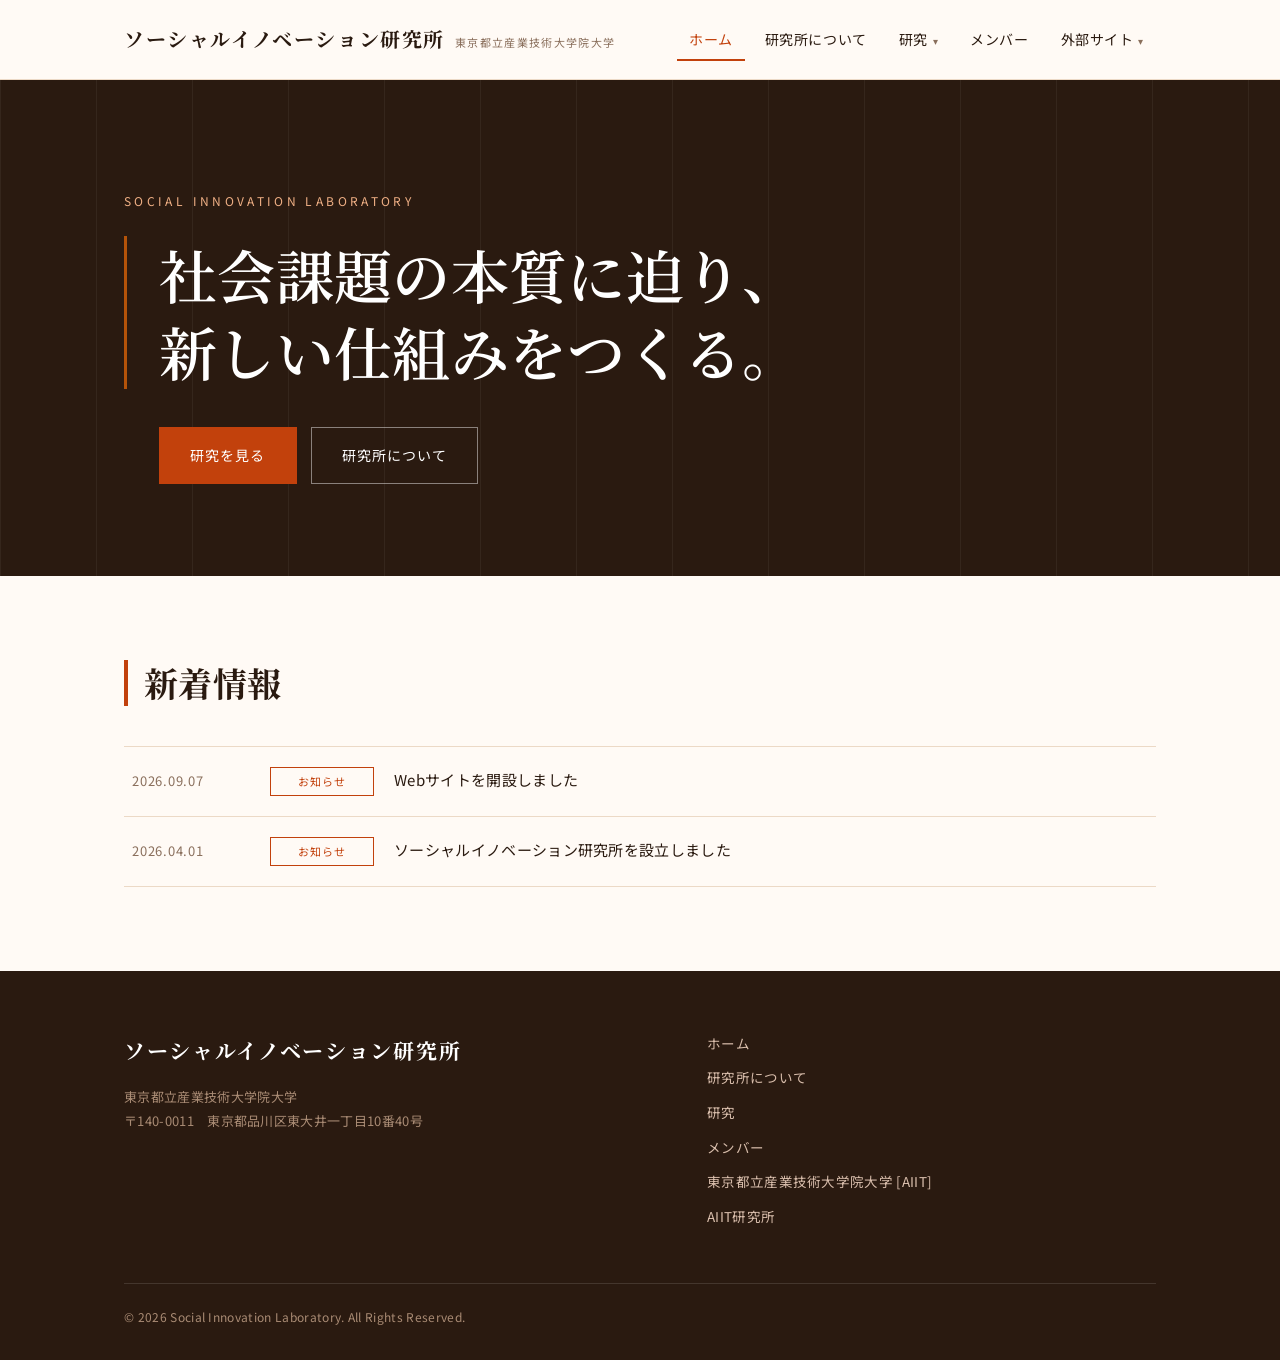
==== index.html @ 5c1a9268 "webサイト構成ファイルを追加 初期ページとしてファイル群を追加" ====
<!DOCTYPE html>
<html lang="ja">
<head>
<meta charset="UTF-8">
<meta name="viewport" content="width=device-width, initial-scale=1">
<title>ホーム | 東京都立産業技術大学院大学 ソーシャルイノベーション研究所</title>
<meta name="description" content="東京都立産業技術大学院大学 ソーシャルイノベーション研究所のWebサイトです。">
<meta property="og:title" content="東京都立産業技術大学院大学 ソーシャルイノベーション研究所">
<meta property="og:description" content="東京都立産業技術大学院大学 ソーシャルイノベーション研究所のWebサイトです。">
<meta property="og:type" content="website">
<meta property="og:locale" content="ja_JP">
<link rel="preconnect" href="https://fonts.googleapis.com">
<link rel="preconnect" href="https://fonts.gstatic.com" crossorigin>
<link href="https://fonts.googleapis.com/css2?family=Noto+Sans+JP:wght@400;500;700&family=Noto+Serif+JP:wght@500;600;700&display=swap" rel="stylesheet">
<link rel="icon" type="image/png" href="favicon.png">
<link rel="stylesheet" href="style.css">
</head>
<body>
<a class="skip-link" href="#main">本文へスキップ</a>

<header class="site-header">
  <div class="container header-inner">
    <a class="brand" href="index.html">
      <span class="brand-mark">ソーシャルイノベーション研究所</span>
      <span class="brand-sub">東京都立産業技術大学院大学</span>
    </a>
    <nav class="gnav" aria-label="グローバルナビゲーション">
      <ul>
        <li><a href="index.html" aria-current="page">ホーム</a></li>
        <li><a href="about.html">研究所について</a></li>
        <li class="nav-dropdown-item">
          <details class="nav-dropdown">
            <summary>研究</summary>
            <ul class="nav-dropdown-menu">
              <li><a href="research-2026.html">令和8（2026）年度</a></li>
            </ul>
          </details>
        </li>
        <li><a href="members.html">メンバー</a></li>
        <li class="nav-dropdown-item">
          <details class="nav-dropdown">
            <summary>外部サイト</summary>
            <ul class="nav-dropdown-menu">
              <li><a href="https://aiit.ac.jp/" target="_blank" rel="noopener noreferrer">東京都立産業技術大学院大学 [AIIT]</a></li>
              <li><a href="https://aiit.ac.jp/research_collab/opi/research/" target="_blank" rel="noopener noreferrer">AIIT研究所</a></li>
            </ul>
          </details>
        </li>
      </ul>
    </nav>
  </div>
</header>

<main id="main">

  <section class="hero">
    <div class="container hero-inner">
      <p class="eyebrow">SOCIAL INNOVATION LABORATORY</p>
      <h1>社会課題の本質に迫り、<br>新しい仕組みをつくる。</h1>
      <div class="hero-actions">
        <a class="btn" href="research-2026.html">研究を見る</a>
        <a class="btn btn--ghost" href="about.html">研究所について</a>
      </div>
    </div>
  </section>

  <section class="section">
    <div class="container">
      <div class="section-head">
        <h2>新着情報</h2>
      </div>
      <ul class="news-list">
        <li>
          <span class="news-date">2026.09.07</span>
          <span class="news-cat" data-cat="お知らせ">お知らせ</span>
          <span class="news-title">Webサイトを開設しました</span>
        </li>
        <li>
          <span class="news-date">2026.04.01</span>
          <span class="news-cat" data-cat="お知らせ">お知らせ</span>
          <span class="news-title">ソーシャルイノベーション研究所を設立しました</span>
        </li>
      </ul>
    </div>
  </section>

</main>

<footer class="site-footer">
  <div class="container">
    <div class="footer-top">
      <div class="footer-brand">
        <span class="brand-mark">ソーシャルイノベーション研究所</span>
        <p>東京都立産業技術大学院大学<br>
        〒140-0011　東京都品川区東大井一丁目10番40号</p>
      </div>
      <div class="footer-nav">
        <ul>
          <li><a href="index.html">ホーム</a></li>
          <li><a href="about.html">研究所について</a></li>
          <li><a href="research-2026.html">研究</a></li>
          <li><a href="members.html">メンバー</a></li>
          <li><a href="https://aiit.ac.jp/" target="_blank" rel="noopener noreferrer">東京都立産業技術大学院大学 [AIIT]</a></li>
          <li><a href="https://aiit.ac.jp/research_collab/opi/research/" target="_blank" rel="noopener noreferrer">AIIT研究所</a></li>
        </ul>
      </div>
    </div>
    <div class="footer-bottom">
      &copy; 2026 Social Innovation Laboratory. All Rights Reserved.
    </div>
  </div>
</footer>

</body>
</html>
---- style.css ----
@charset "UTF-8";

/* =========================================================
   研究室サイト 共通スタイル
   HTML + CSS のみ（JavaScript は使用しません）
   配色: 橙 × 紙白 × 琥珀（暖色系）
   書体: 見出し Noto Serif JP / 本文 Noto Sans JP
   ========================================================= */

:root {
  --ink:     #2a1a10;
  --indigo:  #c2410c;
  --soft:    #e08a4f;
  --paper:   #fffaf5;
  --band:    #fbeadd;
  --accent:  #b45309;
  --line:    #ecd9c6;
  --muted:   #8a6f5c;
  --white:   #ffffff;

  --serif: "Noto Serif JP", "Hiragino Mincho ProN", "Yu Mincho", serif;
  --sans:  "Noto Sans JP", "Hiragino Sans", "Yu Gothic", sans-serif;

  --container: 1080px;
  --gut: 24px;
}

*, *::before, *::after { box-sizing: border-box; }

html { scroll-behavior: smooth; scroll-padding-top: 96px; }

body {
  margin: 0;
  background: var(--paper);
  color: var(--ink);
  font-family: var(--sans);
  font-size: 16px;
  line-height: 1.9;
  letter-spacing: .02em;
  -webkit-font-smoothing: antialiased;
}

img { max-width: 100%; height: auto; display: block; }
a { color: var(--indigo); text-decoration: none; }
a:hover { text-decoration: underline; }

:focus-visible { outline: 2px solid var(--accent); outline-offset: 3px; }

.container {
  width: 100%;
  max-width: var(--container);
  margin-inline: auto;
  padding-inline: var(--gut);
}

.skip-link { position: absolute; left: -9999px; top: 0; background: var(--indigo); color: #fff; padding: 10px 18px; z-index: 99; }
.skip-link:focus { left: 8px; top: 8px; }

/* ---------------------------------------------------------
   ヘッダー（4項目のみ・ドロップダウンなし）
   --------------------------------------------------------- */
.site-header {
  background: var(--paper);
  border-bottom: 1px solid var(--line);
}
.header-inner {
  display: flex;
  align-items: center;
  flex-wrap: wrap;
  gap: 12px 28px;
  padding-block: 18px;
}

.brand { display: flex; align-items: baseline; gap: 10px; color: var(--ink); }
.brand:hover { text-decoration: none; }
.brand-mark { font-family: var(--serif); font-size: 20px; font-weight: 700; letter-spacing: .08em; }
.brand-sub { font-size: 11px; color: var(--muted); letter-spacing: .12em; }

.gnav { margin-left: auto; }
.gnav ul {
  display: flex;
  flex-wrap: wrap;
  align-items: center;
  gap: 4px 8px;
  list-style: none;
  margin: 0;
  padding: 0;
}
.gnav a {
  display: inline-block;
  padding: 8px 12px;
  font-size: 14px;
  color: var(--ink);
  letter-spacing: .04em;
}
.gnav a:hover { color: var(--indigo); text-decoration: none; }
.gnav a[aria-current="page"] {
  color: var(--indigo);
  box-shadow: inset 0 -2px 0 var(--indigo);
}

/* プルダウン（年度別ページ切り替え） */
.gnav .nav-dropdown { position: relative; }
.gnav .nav-dropdown summary {
  display: inline-block;
  padding: 8px 12px;
  font-size: 14px;
  color: var(--ink);
  letter-spacing: .04em;
  cursor: pointer;
  list-style: none;
}
.gnav .nav-dropdown summary::-webkit-details-marker { display: none; }
.gnav .nav-dropdown summary::after { content: "▾"; margin-left: 5px; font-size: 10px; color: var(--muted); }
.gnav .nav-dropdown[open] summary,
.gnav .nav-dropdown summary.is-current { color: var(--indigo); box-shadow: inset 0 -2px 0 var(--indigo); }
.gnav .nav-dropdown-menu {
  position: absolute;
  top: 100%;
  left: 0;
  z-index: 20;
  min-width: 220px;
  margin: 6px 0 0;
  padding: 6px 0;
  list-style: none;
  background: var(--paper);
  border: 1px solid var(--line);
  box-shadow: 0 10px 24px rgba(16,26,46,.1);
}
.gnav .nav-dropdown-menu a {
  display: block;
  padding: 10px 16px;
  font-size: 13.5px;
  color: var(--ink);
}
.gnav .nav-dropdown-menu a:hover { color: var(--indigo); background: var(--band); text-decoration: none; }
.gnav .nav-dropdown-menu a[aria-current="page"] { color: var(--indigo); font-weight: 500; }

/* ---------------------------------------------------------
   ページ見出し
   --------------------------------------------------------- */
.page-head {
  background: var(--band);
  border-bottom: 1px solid var(--line);
  padding: 60px 0 26px;
}
.page-head h1 {
  font-family: var(--serif);
  font-size: clamp(36px, 6.6vw, 60px);
  line-height: 1.1;
  margin: 0;
  color: var(--indigo);
  letter-spacing: .02em;
}
.page-head .ja { margin: 10px 0 0; font-size: 14px; color: var(--muted); letter-spacing: .18em; }
.breadcrumb {
  margin: 26px 0 0;
  padding: 0;
  list-style: none;
  display: flex;
  flex-wrap: wrap;
  gap: 8px;
  font-size: 12px;
  color: var(--muted);
}
.breadcrumb li + li::before { content: "／"; margin-right: 8px; color: var(--line); }

/* ---------------------------------------------------------
   セクション
   --------------------------------------------------------- */
.section { padding: 84px 0; }
.section--band { background: var(--band); }

.section-head { margin-bottom: 40px; }
.section-head h2 {
  font-family: var(--serif);
  font-size: clamp(26px, 4vw, 34px);
  line-height: 1.35;
  margin: 0;
  padding-left: 16px;
  border-left: 4px solid var(--indigo);
}
.section-head .lead { margin: 16px 0 0 20px; color: var(--muted); max-width: 66ch; }

.prose { max-width: 68ch; }
.prose p { margin: 0 0 1.5em; }
.prose h3 {
  font-family: var(--serif);
  font-size: 20px;
  margin: 2.4em 0 .8em;
  padding-bottom: .4em;
  border-bottom: 1px solid var(--line);
}
.prose ul { padding-left: 1.4em; margin: 0 0 1.6em; }
.prose li { margin-bottom: .5em; }

.statement {
  font-family: var(--serif);
  font-size: clamp(22px, 3.4vw, 31px);
  line-height: 1.75;
  color: var(--indigo);
  margin: 0 0 32px;
}

/* ---------------------------------------------------------
   トップページ ヒーロー
   --------------------------------------------------------- */
.hero {
  position: relative;
  background: var(--ink);
  color: #fff;
  overflow: hidden;
  padding: 110px 0 92px;
}
.hero::after {
  content: "";
  position: absolute;
  inset: 0;
  background-image: linear-gradient(to right, rgba(255,255,255,.05) 1px, transparent 1px);
  background-size: 96px 100%;
  pointer-events: none;
}
.hero-inner { position: relative; z-index: 1; }
.hero .eyebrow { font-size: 12px; letter-spacing: .28em; color: #f0b085; margin: 0 0 24px; }
.hero h1 {
  font-family: var(--serif);
  font-size: clamp(32px, 6vw, 58px);
  line-height: 1.32;
  font-weight: 600;
  margin: 0;
  border-left: 3px solid var(--accent);
  padding-left: clamp(16px, 3vw, 32px);
}
.hero-lead { margin: 30px 0 0 clamp(19px, 3vw, 35px); max-width: 54ch; color: #e8d5c5; }
.hero-actions { margin: 38px 0 0 clamp(19px, 3vw, 35px); display: flex; flex-wrap: wrap; gap: 14px; }

/* ---------------------------------------------------------
   ボタン
   --------------------------------------------------------- */
.btn {
  display: inline-flex;
  align-items: center;
  padding: 14px 30px;
  font-size: 14px;
  letter-spacing: .08em;
  border: 1px solid var(--indigo);
  background: var(--indigo);
  color: #fff;
}
.btn:hover { background: var(--ink); border-color: var(--ink); text-decoration: none; }
.btn--ghost { background: transparent; border-color: rgba(255,255,255,.45); color: #fff; }
.btn--ghost:hover { background: rgba(255,255,255,.12); border-color: #fff; }
.btn--outline { background: transparent; color: var(--indigo); }
.btn--outline:hover { background: var(--indigo); color: #fff; }

/* ---------------------------------------------------------
   カード / グリッド
   --------------------------------------------------------- */
.grid { display: grid; gap: 26px; }
.grid--2 { grid-template-columns: repeat(2, 1fr); }
.grid--3 { grid-template-columns: repeat(3, 1fr); }
.grid--4 { grid-template-columns: repeat(4, 1fr); }

.card { background: var(--white); border: 1px solid var(--line); padding: 28px 26px; }
.card h3 { font-family: var(--serif); font-size: 19px; margin: 0 0 12px; line-height: 1.5; }
.card p { margin: 0; font-size: 14.5px; color: var(--muted); }
.card-en { display: block; font-size: 11px; letter-spacing: .16em; color: var(--accent); margin-bottom: 6px; }

.pillar { background: var(--white); border-top: 3px solid var(--indigo); padding: 26px 24px 30px; }
.pillar h3 { font-family: var(--serif); font-size: 20px; margin: 0 0 10px; }
.pillar p { margin: 0; font-size: 14.5px; color: var(--muted); }

/* 研究ユニット一覧 */
.unit-list { list-style: none; margin: 0; padding: 0; border-top: 1px solid var(--line); }
.unit-list li { border-bottom: 1px solid var(--line); }
.unit-list .row {
  display: grid;
  grid-template-columns: 230px 1fr;
  gap: 32px;
  padding: 28px 8px;
}
.unit-name { font-family: var(--serif); font-size: 19px; line-height: 1.5; }
.unit-name small { display: block; font-size: 11px; letter-spacing: .14em; color: var(--accent); margin-top: 4px; }
.unit-desc { margin: 0; font-size: 14.5px; color: var(--muted); }

/* ---------------------------------------------------------
   ニュース（トップの抜粋のみ・絞り込みなし）
   --------------------------------------------------------- */
.news-list { list-style: none; margin: 0; padding: 0; border-top: 1px solid var(--line); }
.news-list li {
  display: grid;
  grid-template-columns: 118px 104px 1fr;
  gap: 20px;
  align-items: baseline;
  padding: 20px 8px;
  border-bottom: 1px solid var(--line);
}
.news-date { font-size: 13px; color: var(--muted); letter-spacing: .06em; }
.news-cat {
  font-size: 11px;
  letter-spacing: .1em;
  text-align: center;
  padding: 3px 0;
  color: var(--indigo);
  border: 1px solid var(--indigo);
}
.news-cat[data-cat="研究"] { color: var(--accent); border-color: var(--accent); }
.news-cat[data-cat="講義"] { color: #8a5a12; border-color: #8a5a12; }
.news-title { font-size: 15px; line-height: 1.7; }

/* ---------------------------------------------------------
   メンバー
   --------------------------------------------------------- */
.member-grid { display: grid; grid-template-columns: repeat(4, 1fr); gap: 24px; }
.member { background: var(--white); border: 1px solid var(--line); padding: 22px; }
.member .avatar {
  width: 100%;
  aspect-ratio: 1 / 1;
  background: linear-gradient(135deg, var(--band), #f3ddc8);
  display: grid;
  place-items: center;
  font-family: var(--serif);
  font-size: 30px;
  color: var(--soft);
  margin-bottom: 16px;
  object-fit: cover;
}
.member h3 { font-family: var(--serif); font-size: 17px; margin: 0 0 4px; }
.member .role { font-size: 12px; color: var(--accent); letter-spacing: .08em; margin: 0 0 10px; }
.member p { font-size: 13px; color: var(--muted); margin: 0; }

/* ---------------------------------------------------------
   テーブル / 沿革
   --------------------------------------------------------- */
.table { width: 100%; border-collapse: collapse; font-size: 14.5px; }
.table th, .table td { text-align: left; padding: 16px 14px; border-bottom: 1px solid var(--line); vertical-align: top; }
.table th { width: 210px; font-weight: 500; color: var(--indigo); background: var(--white); }

.timeline { list-style: none; margin: 0; padding: 0; border-left: 2px solid var(--line); }
.timeline li { position: relative; padding: 0 0 26px 26px; }
.timeline li::before {
  content: "";
  position: absolute;
  left: -7px; top: 10px;
  width: 12px; height: 12px;
  background: var(--paper);
  border: 2px solid var(--indigo);
  border-radius: 50%;
}
.timeline .year { font-family: var(--serif); font-size: 17px; color: var(--indigo); }
.timeline p { margin: 4px 0 0; font-size: 14.5px; color: var(--muted); }

.notice {
  border-left: 4px solid var(--accent);
  background: var(--white);
  padding: 18px 22px;
  font-size: 14px;
  color: var(--muted);
  margin-bottom: 32px;
}

/* ---------------------------------------------------------
   Contact 帯
   --------------------------------------------------------- */
.contact-band { background: var(--indigo); color: #fff; padding: 70px 0; text-align: center; }
.contact-band h2 { font-family: var(--serif); font-size: 33px; margin: 0; }
.contact-band .ja { font-size: 13px; letter-spacing: .2em; color: #f3cba8; margin: 8px 0 22px; }
.contact-band p { max-width: 46ch; margin: 0 auto 28px; color: #f6e2d0; font-size: 15px; }
.contact-band a.btn--ghost { color: #fff; }

/* ---------------------------------------------------------
   フッター
   --------------------------------------------------------- */
.site-footer { background: var(--ink); color: #d9beac; padding: 60px 0 32px; font-size: 13.5px; }
.footer-top { display: grid; grid-template-columns: 1.2fr 1fr; gap: 44px; }
.footer-brand .brand-mark { display: block; color: #fff; font-size: 21px; }
.footer-brand p { margin: 14px 0 0; color: #a98b74; font-size: 13px; }
.footer-nav ul { list-style: none; margin: 0; padding: 0; }
.footer-nav li { margin-bottom: 9px; }
.footer-nav a { color: #d9beac; }
.footer-nav a:hover { color: #fff; }
.footer-bottom {
  margin-top: 44px;
  padding-top: 22px;
  border-top: 1px solid rgba(255,255,255,.12);
  color: #a98b74;
  font-size: 12px;
}

/* ---------------------------------------------------------
   レスポンシブ
   --------------------------------------------------------- */
@media (max-width: 1000px) {
  .grid--4 { grid-template-columns: repeat(2, 1fr); }
  .member-grid { grid-template-columns: repeat(3, 1fr); }
}

@media (max-width: 780px) {
  .header-inner { padding-block: 14px; }
  .gnav { margin-left: 0; width: 100%; }
  .gnav ul { justify-content: flex-start; gap: 2px; }
  .gnav a { padding: 8px 10px; font-size: 13.5px; }
}

@media (max-width: 720px) {
  .section { padding: 58px 0; }
  .page-head { padding: 42px 0 22px; }
  .grid--2, .grid--3, .grid--4 { grid-template-columns: 1fr; }
  .member-grid { grid-template-columns: repeat(2, 1fr); }
  .footer-top { grid-template-columns: 1fr; }
  .unit-list .row { grid-template-columns: 1fr; gap: 10px; }
  .news-list li { grid-template-columns: 100px 92px; grid-template-areas: "date cat" "title title"; row-gap: 8px; }
  .news-date { grid-area: date; }
  .news-cat { grid-area: cat; }
  .news-title { grid-area: title; }
  .table th, .table td { display: block; width: 100%; }
  .table th { border-bottom: 0; padding-bottom: 0; }
}

@media (prefers-reduced-motion: reduce) {
  html { scroll-behavior: auto; }
}
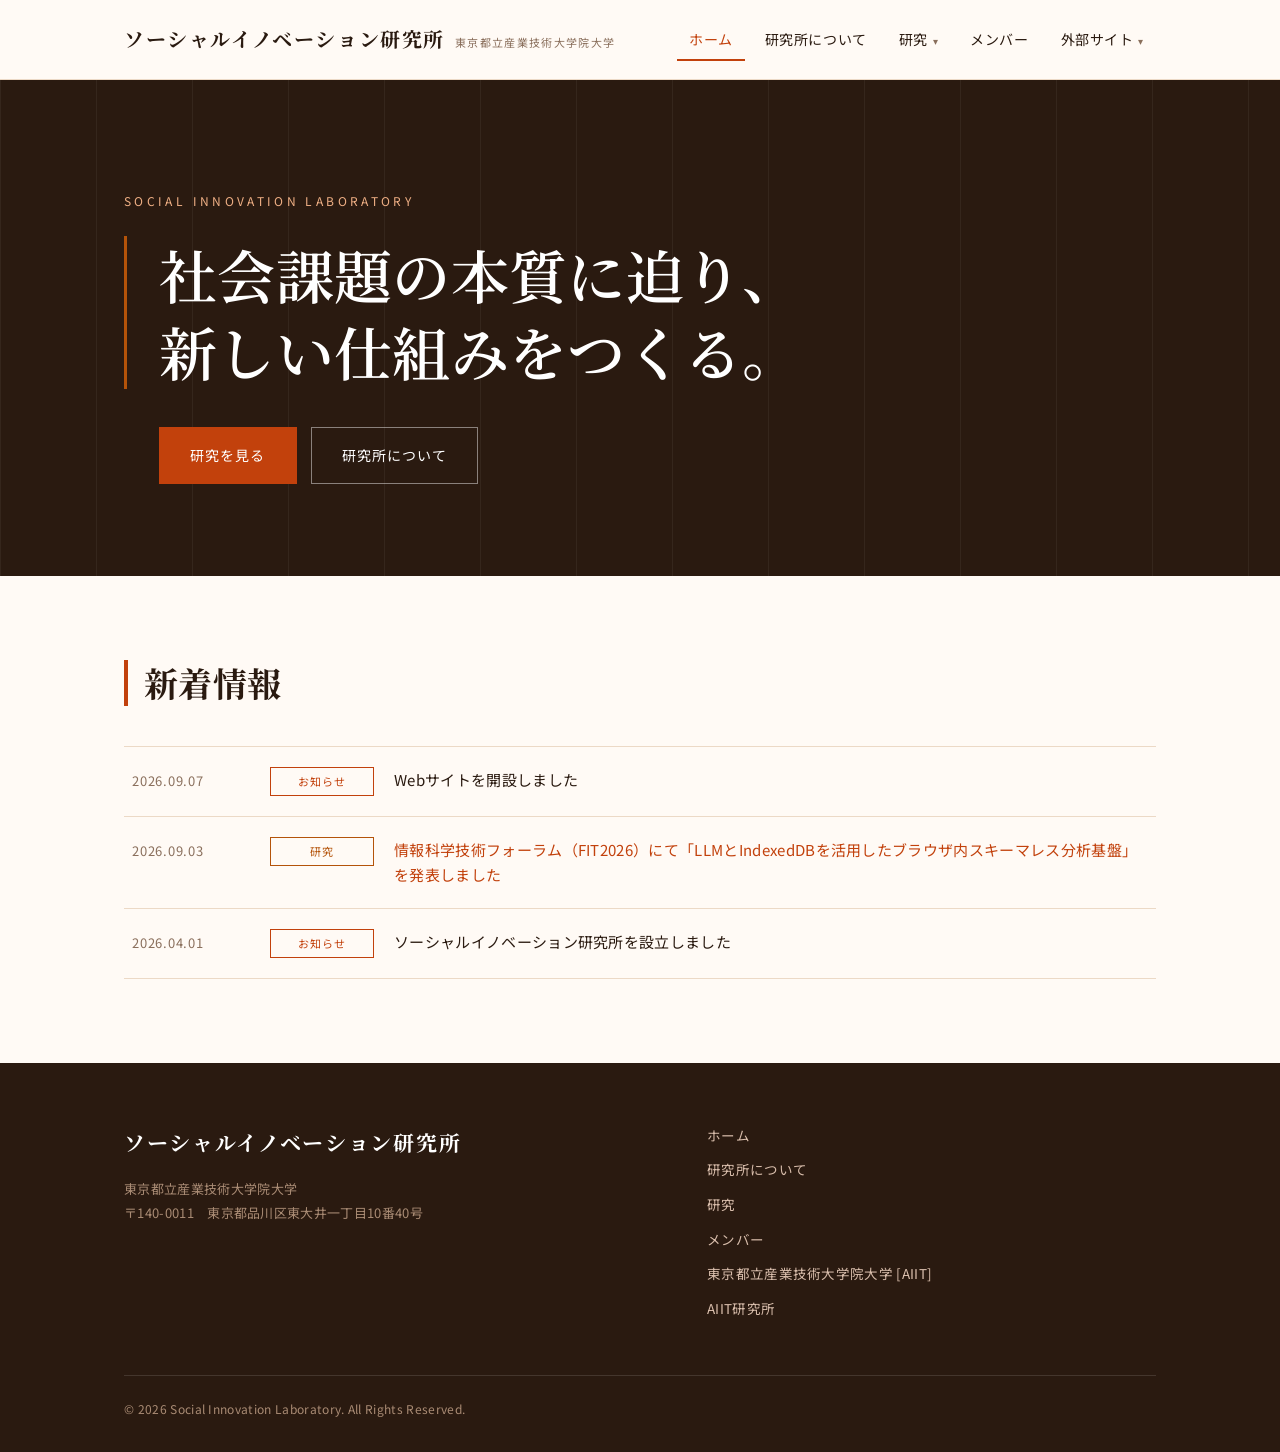
==== commit 8abaaad5: "Update index.html 新着情報更新" ====
--- a/index.html
+++ b/index.html
@@ -76,6 +76,11 @@
           <span class="news-title">Webサイトを開設しました</span>
         </li>
         <li>
+          <span class="news-date">2026.09.03</span>
+          <span class="news-cat" data-cat="研究">研究</span>
+          <span class="news-title"><a href="https://www.ipsj.or.jp/event/fit/fit2026/abstract/data/html/program/d.html" target="_blank" rel="noopener noreferrer">情報科学技術フォーラム（FIT2026）にて「LLMとIndexedDBを活用したブラウザ内スキーマレス分析基盤」を発表しました</a></span>
+        </li>
+        <li>
           <span class="news-date">2026.04.01</span>
           <span class="news-cat" data-cat="お知らせ">お知らせ</span>
           <span class="news-title">ソーシャルイノベーション研究所を設立しました</span>
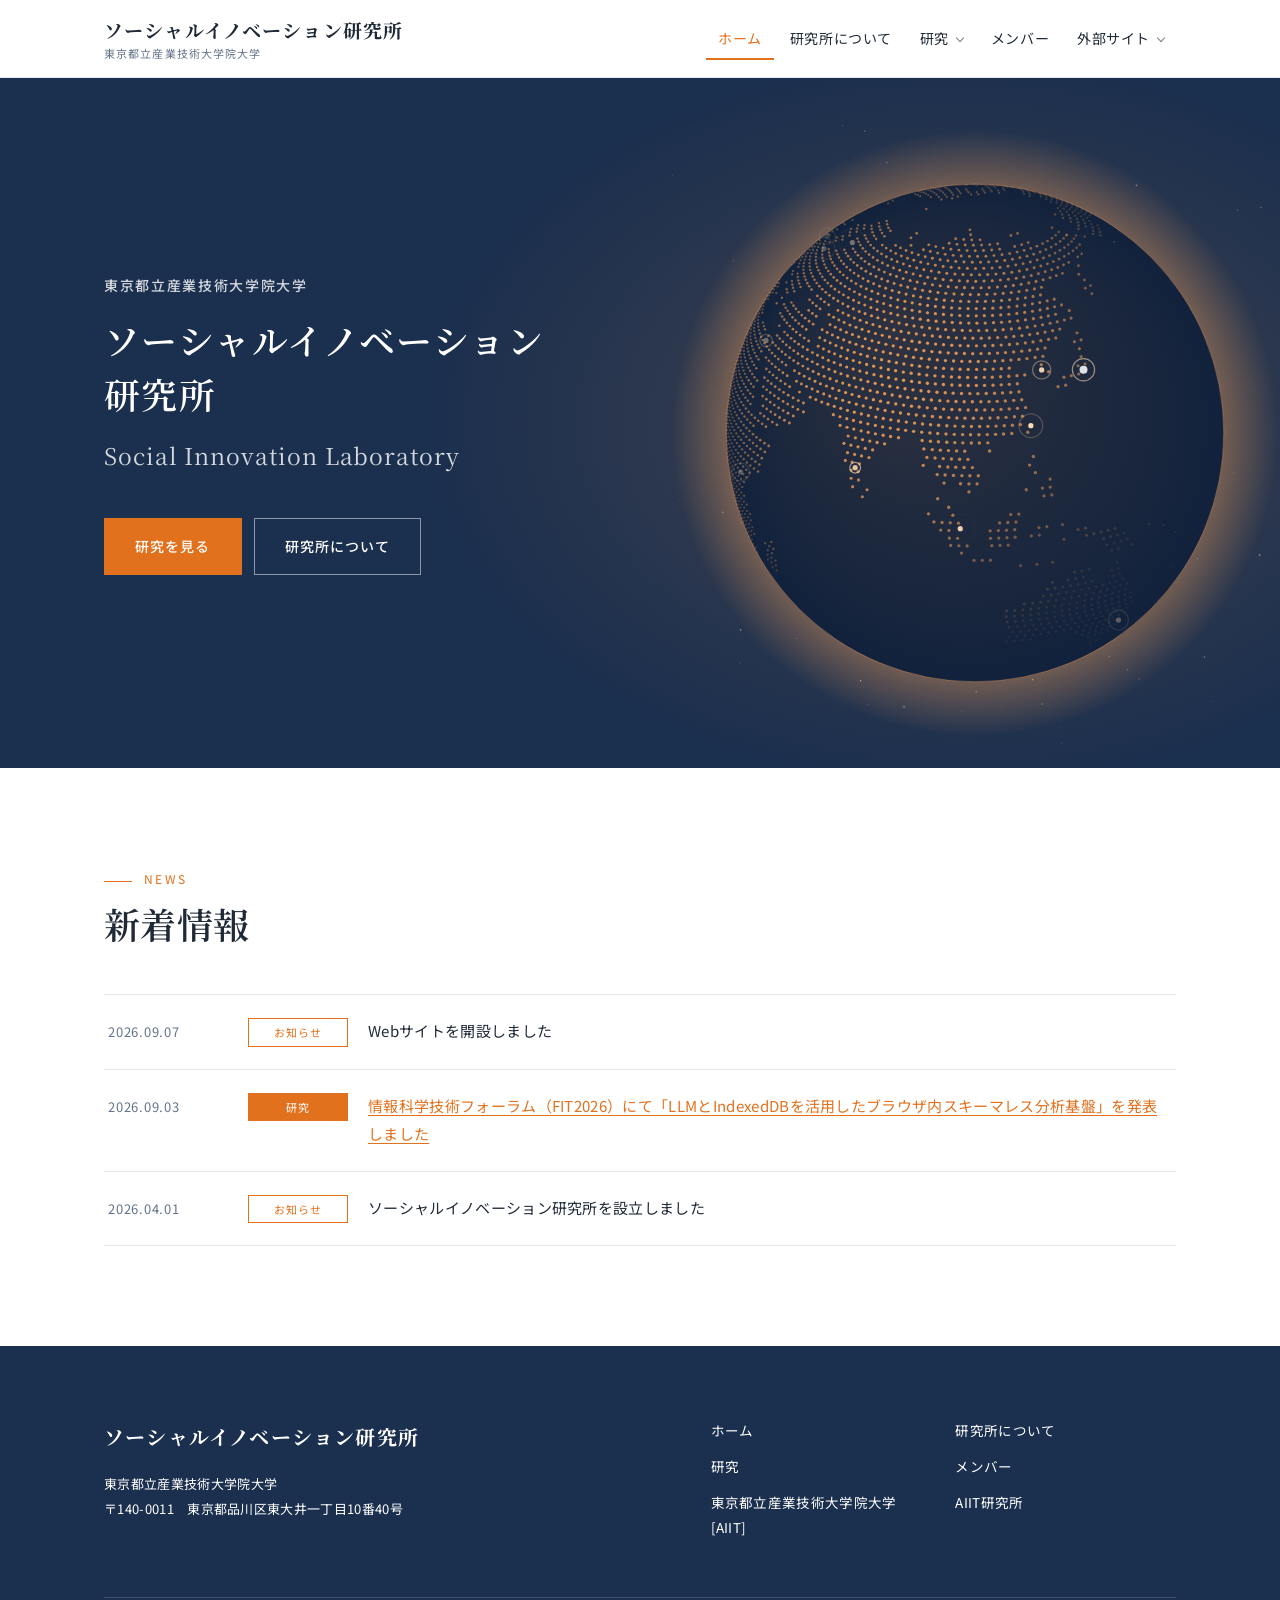
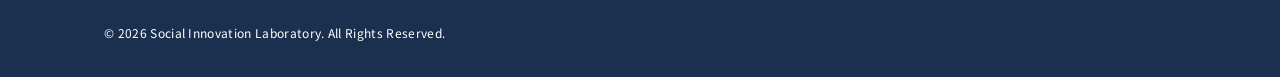
==== commit b304dc22: "サイトを新デザインに更新" ====
--- a/index.html
+++ b/index.html
@@ -3,17 +3,67 @@
 <head>
 <meta charset="UTF-8">
 <meta name="viewport" content="width=device-width, initial-scale=1">
-<title>ホーム | 東京都立産業技術大学院大学 ソーシャルイノベーション研究所</title>
-<meta name="description" content="東京都立産業技術大学院大学 ソーシャルイノベーション研究所のWebサイトです。">
+<title>東京都立産業技術大学院大学 ソーシャルイノベーション研究所</title>
+<meta name="description" content="東京都立産業技術大学院大学（AIIT）ソーシャルイノベーション研究所のWebサイトです。社会課題の本質を洞察し、ICT・AIなどの新しい仕組みや技術・制度・サービスで解決するための研究・実証を行っています。">
 <meta property="og:title" content="東京都立産業技術大学院大学 ソーシャルイノベーション研究所">
-<meta property="og:description" content="東京都立産業技術大学院大学 ソーシャルイノベーション研究所のWebサイトです。">
+<meta property="og:description" content="東京都立産業技術大学院大学（AIIT）ソーシャルイノベーション研究所のWebサイトです。社会課題の本質を洞察し、ICT・AIなどの新しい仕組みや技術・制度・サービスで解決するための研究・実証を行っています。">
 <meta property="og:type" content="website">
 <meta property="og:locale" content="ja_JP">
+<meta property="og:url" content="https://aiit-namioka-pt.github.io/social-innovation-lab/">
+<meta property="og:site_name" content="東京都立産業技術大学院大学 ソーシャルイノベーション研究所">
+<meta property="og:image" content="https://aiit-namioka-pt.github.io/social-innovation-lab/ogp.png">
+<meta property="og:image:width" content="1200">
+<meta property="og:image:height" content="630">
+<meta property="og:image:alt" content="東京都立産業技術大学院大学 ソーシャルイノベーション研究所">
+<meta name="twitter:card" content="summary_large_image">
+<link rel="canonical" href="https://aiit-namioka-pt.github.io/social-innovation-lab/">
 <link rel="preconnect" href="https://fonts.googleapis.com">
 <link rel="preconnect" href="https://fonts.gstatic.com" crossorigin>
 <link href="https://fonts.googleapis.com/css2?family=Noto+Sans+JP:wght@400;500;700&family=Noto+Serif+JP:wght@500;600;700&display=swap" rel="stylesheet">
-<link rel="icon" type="image/png" href="favicon.png">
+<link rel="icon" href="favicon.ico" sizes="any">
+<link rel="icon" type="image/svg+xml" href="favicon.svg">
+<link rel="apple-touch-icon" href="apple-touch-icon.png">
 <link rel="stylesheet" href="style.css">
+<script type="application/ld+json">
+{
+  "@context": "https://schema.org",
+  "@type": "ResearchOrganization",
+  "name": "東京都立産業技術大学院大学 ソーシャルイノベーション研究所",
+  "alternateName": [
+    "ソーシャルイノベーション研究所",
+    "Social Innovation Laboratory"
+  ],
+  "url": "https://aiit-namioka-pt.github.io/social-innovation-lab/",
+  "logo": "https://aiit-namioka-pt.github.io/social-innovation-lab/apple-touch-icon.png",
+  "image": "https://aiit-namioka-pt.github.io/social-innovation-lab/ogp.png",
+  "description": "東京都立産業技術大学院大学（AIIT）ソーシャルイノベーション研究所のWebサイトです。社会課題の本質を洞察し、ICT・AIなどの新しい仕組みや技術・制度・サービスで解決するための研究・実証を行っています。",
+  "foundingDate": "2026-04-01",
+  "parentOrganization": {
+    "@type": "CollegeOrUniversity",
+    "name": "東京都立産業技術大学院大学",
+    "alternateName": "AIIT",
+    "url": "https://aiit.ac.jp/"
+  },
+  "address": {
+    "@type": "PostalAddress",
+    "postalCode": "140-0011",
+    "addressRegion": "東京都",
+    "addressLocality": "品川区",
+    "streetAddress": "東大井一丁目10番40号",
+    "addressCountry": "JP"
+  },
+  "knowsAbout": [
+    "生産システム",
+    "LLM",
+    "VLM",
+    "ビッグデータ応用システム",
+    "作業・行動認識",
+    "情報支援",
+    "XR応用システム",
+    "機械学習"
+  ]
+}
+</script>
 </head>
 <body>
 <a class="skip-link" href="#main">本文へスキップ</a>
@@ -55,18 +105,23 @@
 
   <section class="hero">
     <div class="container hero-inner">
-      <p class="eyebrow">SOCIAL INNOVATION LABORATORY</p>
-      <h1>社会課題の本質に迫り、<br>新しい仕組みをつくる。</h1>
-      <div class="hero-actions">
-        <a class="btn" href="research-2026.html">研究を見る</a>
-        <a class="btn btn--ghost" href="about.html">研究所について</a>
+      <div class="hero-text">
+        <p class="hero-org">東京都立産業技術大学院大学</p>
+        <h1 class="hero-title"><span>ソーシャルイノベーション</span><span>研究所</span></h1>
+        <p class="hero-en">Social Innovation Laboratory</p>
+        <div class="hero-actions">
+          <a class="btn" href="research-2026.html">研究を見る</a>
+          <a class="btn btn--ghost" href="about.html">研究所について</a>
+        </div>
       </div>
+      <div class="hero-visual" aria-hidden="true"><canvas class="globe" data-globe='{"shade": true, "glow": 0.5, "cities": "world", "stars": true, "dot": 1.7, "land": "#f5a35c", "hi": "#ffe0b8", "ink": "#12223c", "accent": "#ffffff"}'></canvas><noscript><img src="globe.svg" alt="" width="800" height="800"></noscript></div>
     </div>
   </section>
 
   <section class="section">
     <div class="container">
       <div class="section-head">
+        <p class="section-en">News</p>
         <h2>新着情報</h2>
       </div>
       <ul class="news-list">
@@ -116,5 +171,7 @@
   </div>
 </footer>
 
+<script src="globe-data.js" defer></script>
+<script src="globe.js" defer></script>
 </body>
 </html>
--- a/style.css
+++ b/style.css
@@ -1,39 +1,17 @@
 @charset "UTF-8";
 
 /* =========================================================
-   研究室サイト 共通スタイル
-   HTML + CSS のみ（JavaScript は使用しません）
-   配色: 橙 × 紙白 × 琥珀（暖色系）
-   書体: 見出し Noto Serif JP / 本文 Noto Sans JP
+   共通の骨組み（各案のテーマ変数で見た目を切り替える）
    ========================================================= */
-
-:root {
-  --ink:     #2a1a10;
-  --indigo:  #c2410c;
-  --soft:    #e08a4f;
-  --paper:   #fffaf5;
-  --band:    #fbeadd;
-  --accent:  #b45309;
-  --line:    #ecd9c6;
-  --muted:   #8a6f5c;
-  --white:   #ffffff;
-
-  --serif: "Noto Serif JP", "Hiragino Mincho ProN", "Yu Mincho", serif;
-  --sans:  "Noto Sans JP", "Hiragino Sans", "Yu Gothic", sans-serif;
-
-  --container: 1080px;
-  --gut: 24px;
-}
-
 *, *::before, *::after { box-sizing: border-box; }
 
-html { scroll-behavior: smooth; scroll-padding-top: 96px; }
+html { scroll-behavior: smooth; scroll-padding-top: 96px; -webkit-text-size-adjust: 100%; }
 
 body {
   margin: 0;
-  background: var(--paper);
-  color: var(--ink);
-  font-family: var(--sans);
+  background: var(--bg);
+  color: var(--fg);
+  font-family: var(--font-body);
   font-size: 16px;
   line-height: 1.9;
   letter-spacing: .02em;
@@ -41,198 +19,133 @@
 }
 
 img { max-width: 100%; height: auto; display: block; }
-a { color: var(--indigo); text-decoration: none; }
-a:hover { text-decoration: underline; }
-
+a { color: var(--link, var(--accent)); text-decoration: none; }
 :focus-visible { outline: 2px solid var(--accent); outline-offset: 3px; }
 
 .container {
   width: 100%;
-  max-width: var(--container);
+  max-width: var(--container, 1120px);
   margin-inline: auto;
-  padding-inline: var(--gut);
-}
-
-.skip-link { position: absolute; left: -9999px; top: 0; background: var(--indigo); color: #fff; padding: 10px 18px; z-index: 99; }
+  padding-inline: var(--gut, 24px);
+}
+
+.skip-link { position: absolute; left: -9999px; top: 0; background: var(--accent); color: var(--on-accent, #fff); padding: 10px 18px; z-index: 99; }
 .skip-link:focus { left: 8px; top: 8px; }
 
 /* ---------------------------------------------------------
-   ヘッダー（4項目のみ・ドロップダウンなし）
+   ヘッダー
    --------------------------------------------------------- */
 .site-header {
-  background: var(--paper);
+  position: sticky;
+  top: 0;
+  z-index: 50;
+  background: var(--header-bg, var(--bg));
   border-bottom: 1px solid var(--line);
 }
 .header-inner {
   display: flex;
   align-items: center;
   flex-wrap: wrap;
-  gap: 12px 28px;
-  padding-block: 18px;
-}
-
-.brand { display: flex; align-items: baseline; gap: 10px; color: var(--ink); }
-.brand:hover { text-decoration: none; }
-.brand-mark { font-family: var(--serif); font-size: 20px; font-weight: 700; letter-spacing: .08em; }
-.brand-sub { font-size: 11px; color: var(--muted); letter-spacing: .12em; }
+  gap: 10px 28px;
+  padding-block: 16px;
+}
+
+.brand { display: flex; flex-direction: column; gap: 2px; color: var(--fg); line-height: 1.45; }
+.brand-mark { font-family: var(--font-head); font-size: 18px; font-weight: 700; letter-spacing: .06em; }
+.brand-sub { font-size: 11px; color: var(--muted); letter-spacing: .1em; }
 
 .gnav { margin-left: auto; }
-.gnav ul {
-  display: flex;
-  flex-wrap: wrap;
-  align-items: center;
-  gap: 4px 8px;
-  list-style: none;
-  margin: 0;
-  padding: 0;
-}
-.gnav a {
+.gnav ul { display: flex; flex-wrap: wrap; align-items: center; gap: 2px 4px; list-style: none; margin: 0; padding: 0; }
+.gnav a,
+.gnav summary {
   display: inline-block;
   padding: 8px 12px;
   font-size: 14px;
-  color: var(--ink);
-  letter-spacing: .04em;
-}
-.gnav a:hover { color: var(--indigo); text-decoration: none; }
-.gnav a[aria-current="page"] {
-  color: var(--indigo);
-  box-shadow: inset 0 -2px 0 var(--indigo);
-}
-
-/* プルダウン（年度別ページ切り替え） */
-.gnav .nav-dropdown { position: relative; }
-.gnav .nav-dropdown summary {
-  display: inline-block;
-  padding: 8px 12px;
-  font-size: 14px;
-  color: var(--ink);
+  color: var(--fg);
   letter-spacing: .04em;
   cursor: pointer;
   list-style: none;
-}
-.gnav .nav-dropdown summary::-webkit-details-marker { display: none; }
-.gnav .nav-dropdown summary::after { content: "▾"; margin-left: 5px; font-size: 10px; color: var(--muted); }
-.gnav .nav-dropdown[open] summary,
-.gnav .nav-dropdown summary.is-current { color: var(--indigo); box-shadow: inset 0 -2px 0 var(--indigo); }
+  transition: color .2s, background-color .2s;
+}
+.gnav summary::-webkit-details-marker { display: none; }
+.gnav summary::after {
+  content: "";
+  display: inline-block;
+  width: 6px;
+  height: 6px;
+  margin-left: 8px;
+  border-right: 1.5px solid currentColor;
+  border-bottom: 1.5px solid currentColor;
+  transform: translateY(-3px) rotate(45deg);
+  opacity: .6;
+}
+.gnav a:hover, .gnav summary:hover { color: var(--accent); }
+.gnav a[aria-current="page"], .gnav summary.is-current { color: var(--accent); }
+
+.nav-dropdown { position: relative; }
 .gnav .nav-dropdown-menu {
+  display: block;
   position: absolute;
   top: 100%;
   left: 0;
-  z-index: 20;
-  min-width: 220px;
-  margin: 6px 0 0;
-  padding: 6px 0;
-  list-style: none;
-  background: var(--paper);
+  z-index: 60;
+  min-width: 250px;
+  margin: 8px 0 0;
+  padding: 8px 0;
+  background: var(--menu-bg, var(--bg));
   border: 1px solid var(--line);
-  box-shadow: 0 10px 24px rgba(16,26,46,.1);
-}
-.gnav .nav-dropdown-menu a {
-  display: block;
-  padding: 10px 16px;
-  font-size: 13.5px;
-  color: var(--ink);
-}
-.gnav .nav-dropdown-menu a:hover { color: var(--indigo); background: var(--band); text-decoration: none; }
-.gnav .nav-dropdown-menu a[aria-current="page"] { color: var(--indigo); font-weight: 500; }
+  box-shadow: 0 14px 34px rgba(0, 0, 0, .12);
+}
+.gnav .nav-dropdown-menu a { display: block; padding: 10px 18px; font-size: 13.5px; }
 
 /* ---------------------------------------------------------
    ページ見出し
    --------------------------------------------------------- */
-.page-head {
-  background: var(--band);
-  border-bottom: 1px solid var(--line);
-  padding: 60px 0 26px;
-}
+.page-head { padding: 80px 0 32px; border-bottom: 1px solid var(--line); }
 .page-head h1 {
-  font-family: var(--serif);
-  font-size: clamp(36px, 6.6vw, 60px);
-  line-height: 1.1;
   margin: 0;
-  color: var(--indigo);
-  letter-spacing: .02em;
-}
-.page-head .ja { margin: 10px 0 0; font-size: 14px; color: var(--muted); letter-spacing: .18em; }
-.breadcrumb {
-  margin: 26px 0 0;
-  padding: 0;
-  list-style: none;
-  display: flex;
-  flex-wrap: wrap;
-  gap: 8px;
-  font-size: 12px;
-  color: var(--muted);
-}
-.breadcrumb li + li::before { content: "／"; margin-right: 8px; color: var(--line); }
+  font-family: var(--font-display, var(--font-head));
+  font-size: clamp(42px, 7vw, 76px);
+  line-height: 1.05;
+}
+.page-head .ja { margin: 14px 0 0; font-size: 14px; color: var(--muted); letter-spacing: .16em; }
+.breadcrumb { margin: 32px 0 0; padding: 0; list-style: none; display: flex; flex-wrap: wrap; gap: 8px; font-size: 12px; color: var(--muted); }
+.breadcrumb a { color: inherit; }
+.breadcrumb a:hover { color: var(--accent); }
+.breadcrumb li + li::before { content: "/"; margin-right: 8px; opacity: .5; }
 
 /* ---------------------------------------------------------
    セクション
    --------------------------------------------------------- */
-.section { padding: 84px 0; }
+.section { padding: 100px 0; }
 .section--band { background: var(--band); }
-
-.section-head { margin-bottom: 40px; }
-.section-head h2 {
-  font-family: var(--serif);
-  font-size: clamp(26px, 4vw, 34px);
-  line-height: 1.35;
-  margin: 0;
-  padding-left: 16px;
-  border-left: 4px solid var(--indigo);
-}
-.section-head .lead { margin: 16px 0 0 20px; color: var(--muted); max-width: 66ch; }
+.section-head { margin-bottom: 44px; }
+.section-en { margin: 0 0 8px; font-family: var(--font-label, inherit); font-size: 12px; letter-spacing: .2em; text-transform: uppercase; color: var(--accent); }
+.section-head h2 { margin: 0; font-family: var(--font-head); font-size: clamp(26px, 3.6vw, 36px); line-height: 1.4; }
+.section-head .lead { margin: 16px 0 0; max-width: 66ch; font-size: 15px; color: var(--muted); }
 
 .prose { max-width: 68ch; }
 .prose p { margin: 0 0 1.5em; }
-.prose h3 {
-  font-family: var(--serif);
-  font-size: 20px;
-  margin: 2.4em 0 .8em;
-  padding-bottom: .4em;
-  border-bottom: 1px solid var(--line);
-}
-.prose ul { padding-left: 1.4em; margin: 0 0 1.6em; }
-.prose li { margin-bottom: .5em; }
-
-.statement {
-  font-family: var(--serif);
-  font-size: clamp(22px, 3.4vw, 31px);
-  line-height: 1.75;
-  color: var(--indigo);
-  margin: 0 0 32px;
-}
-
-/* ---------------------------------------------------------
-   トップページ ヒーロー
-   --------------------------------------------------------- */
-.hero {
-  position: relative;
-  background: var(--ink);
-  color: #fff;
-  overflow: hidden;
-  padding: 110px 0 92px;
-}
-.hero::after {
-  content: "";
-  position: absolute;
-  inset: 0;
-  background-image: linear-gradient(to right, rgba(255,255,255,.05) 1px, transparent 1px);
-  background-size: 96px 100%;
-  pointer-events: none;
-}
-.hero-inner { position: relative; z-index: 1; }
-.hero .eyebrow { font-size: 12px; letter-spacing: .28em; color: #f0b085; margin: 0 0 24px; }
-.hero h1 {
-  font-family: var(--serif);
-  font-size: clamp(32px, 6vw, 58px);
-  line-height: 1.32;
-  font-weight: 600;
+.prose p:last-child { margin-bottom: 0; }
+
+/* ---------------------------------------------------------
+   トップ ヒーロー
+   --------------------------------------------------------- */
+.hero { position: relative; overflow: hidden; padding: 96px 0; }
+.hero-inner { position: relative; display: grid; grid-template-columns: 1.15fr .85fr; gap: 48px; align-items: center; }
+.hero-title {
   margin: 0;
-  border-left: 3px solid var(--accent);
-  padding-left: clamp(16px, 3vw, 32px);
-}
-.hero-lead { margin: 30px 0 0 clamp(19px, 3vw, 35px); max-width: 54ch; color: #e8d5c5; }
-.hero-actions { margin: 38px 0 0 clamp(19px, 3vw, 35px); display: flex; flex-wrap: wrap; gap: 14px; }
+  font-family: var(--font-head);
+  font-size: clamp(28px, 3.3vw, 46px);
+  line-height: 1.5;
+  letter-spacing: .04em;
+  font-weight: 700;
+}
+.hero-title span { display: inline-block; }
+.hero-org { margin: 0 0 14px; font-size: 14px; font-weight: 500; letter-spacing: .12em; color: var(--muted); }
+.hero-en { margin: 14px 0 0; font-family: var(--font-display, var(--font-head)); font-size: clamp(16px, 1.8vw, 24px); letter-spacing: .04em; color: var(--muted); }
+.hero-actions { margin-top: 40px; display: flex; flex-wrap: wrap; gap: 12px; }
+.hero-visual img { width: 100%; height: auto; }
 
 /* ---------------------------------------------------------
    ボタン
@@ -240,183 +153,191 @@
 .btn {
   display: inline-flex;
   align-items: center;
+  justify-content: center;
   padding: 14px 30px;
   font-size: 14px;
+  font-weight: 500;
   letter-spacing: .08em;
-  border: 1px solid var(--indigo);
-  background: var(--indigo);
-  color: #fff;
-}
-.btn:hover { background: var(--ink); border-color: var(--ink); text-decoration: none; }
-.btn--ghost { background: transparent; border-color: rgba(255,255,255,.45); color: #fff; }
-.btn--ghost:hover { background: rgba(255,255,255,.12); border-color: #fff; }
-.btn--outline { background: transparent; color: var(--indigo); }
-.btn--outline:hover { background: var(--indigo); color: #fff; }
-
-/* ---------------------------------------------------------
-   カード / グリッド
-   --------------------------------------------------------- */
-.grid { display: grid; gap: 26px; }
-.grid--2 { grid-template-columns: repeat(2, 1fr); }
-.grid--3 { grid-template-columns: repeat(3, 1fr); }
-.grid--4 { grid-template-columns: repeat(4, 1fr); }
-
-.card { background: var(--white); border: 1px solid var(--line); padding: 28px 26px; }
-.card h3 { font-family: var(--serif); font-size: 19px; margin: 0 0 12px; line-height: 1.5; }
-.card p { margin: 0; font-size: 14.5px; color: var(--muted); }
-.card-en { display: block; font-size: 11px; letter-spacing: .16em; color: var(--accent); margin-bottom: 6px; }
-
-.pillar { background: var(--white); border-top: 3px solid var(--indigo); padding: 26px 24px 30px; }
-.pillar h3 { font-family: var(--serif); font-size: 20px; margin: 0 0 10px; }
-.pillar p { margin: 0; font-size: 14.5px; color: var(--muted); }
-
-/* 研究ユニット一覧 */
+  border: 1px solid var(--accent);
+  background: var(--accent);
+  color: var(--on-accent, #fff);
+  transition: background-color .2s, color .2s, border-color .2s, transform .2s, box-shadow .2s;
+}
+.btn--ghost { background: transparent; color: var(--fg); border-color: var(--line-strong, var(--fg)); }
+
+/* ---------------------------------------------------------
+   研究テーマ（トップ）
+   --------------------------------------------------------- */
+.theme-list { list-style: none; margin: 0; padding: 0; display: grid; grid-template-columns: repeat(3, 1fr); gap: 24px; }
+.theme a {
+  display: flex;
+  flex-direction: column;
+  height: 100%;
+  padding: 32px 28px;
+  color: var(--fg);
+  background: var(--card-bg, transparent);
+  border: 1px solid var(--line);
+  transition: background-color .25s, color .25s, border-color .25s, transform .25s, box-shadow .25s;
+}
+.theme-no { font-family: var(--font-label, var(--font-head)); font-size: 14px; color: var(--accent); letter-spacing: .1em; }
+.theme h3 { margin: 18px 0 6px; font-family: var(--font-head); font-size: 20px; line-height: 1.5; }
+.theme-en { margin: 0 0 16px; font-family: var(--font-label, inherit); font-size: 11px; letter-spacing: .16em; text-transform: uppercase; color: var(--muted); }
+.theme-desc { margin: 0; font-size: 14px; color: var(--muted); line-height: 1.85; }
+
+/* ---------------------------------------------------------
+   ニュース / 研究一覧 / メンバー / 表
+   --------------------------------------------------------- */
+.news-list { list-style: none; margin: 0; padding: 0; border-top: 1px solid var(--line); }
+.news-list li { display: grid; grid-template-columns: 120px 100px 1fr; gap: 20px; align-items: baseline; padding: 22px 4px; border-bottom: 1px solid var(--line); }
+.news-date { font-family: var(--font-label, inherit); font-size: 13px; color: var(--muted); letter-spacing: .06em; }
+.news-cat { font-size: 11px; letter-spacing: .1em; text-align: center; padding: 3px 0; color: var(--accent); border: 1px solid currentColor; }
+.news-cat[data-cat="研究"] { background: var(--accent); border-color: var(--accent); color: var(--on-accent, #fff); }
+.news-title { font-size: 15px; }
+.news-title a, .unit-desc a { color: var(--link, var(--accent)); text-decoration: underline; text-decoration-thickness: 1px; text-underline-offset: 3px; }
+.news-title a:hover, .unit-desc a:hover { text-decoration: none; }
+
 .unit-list { list-style: none; margin: 0; padding: 0; border-top: 1px solid var(--line); }
 .unit-list li { border-bottom: 1px solid var(--line); }
-.unit-list .row {
-  display: grid;
-  grid-template-columns: 230px 1fr;
-  gap: 32px;
-  padding: 28px 8px;
-}
-.unit-name { font-family: var(--serif); font-size: 19px; line-height: 1.5; }
-.unit-name small { display: block; font-size: 11px; letter-spacing: .14em; color: var(--accent); margin-top: 4px; }
-.unit-desc { margin: 0; font-size: 14.5px; color: var(--muted); }
-
-/* ---------------------------------------------------------
-   ニュース（トップの抜粋のみ・絞り込みなし）
-   --------------------------------------------------------- */
-.news-list { list-style: none; margin: 0; padding: 0; border-top: 1px solid var(--line); }
-.news-list li {
-  display: grid;
-  grid-template-columns: 118px 104px 1fr;
-  gap: 20px;
-  align-items: baseline;
-  padding: 20px 8px;
-  border-bottom: 1px solid var(--line);
-}
-.news-date { font-size: 13px; color: var(--muted); letter-spacing: .06em; }
-.news-cat {
-  font-size: 11px;
-  letter-spacing: .1em;
-  text-align: center;
-  padding: 3px 0;
-  color: var(--indigo);
-  border: 1px solid var(--indigo);
-}
-.news-cat[data-cat="研究"] { color: var(--accent); border-color: var(--accent); }
-.news-cat[data-cat="講義"] { color: #8a5a12; border-color: #8a5a12; }
-.news-title { font-size: 15px; line-height: 1.7; }
-
-/* ---------------------------------------------------------
-   メンバー
-   --------------------------------------------------------- */
-.member-grid { display: grid; grid-template-columns: repeat(4, 1fr); gap: 24px; }
-.member { background: var(--white); border: 1px solid var(--line); padding: 22px; }
-.member .avatar {
-  width: 100%;
-  aspect-ratio: 1 / 1;
-  background: linear-gradient(135deg, var(--band), #f3ddc8);
-  display: grid;
-  place-items: center;
-  font-family: var(--serif);
-  font-size: 30px;
-  color: var(--soft);
-  margin-bottom: 16px;
-  object-fit: cover;
-}
-.member h3 { font-family: var(--serif); font-size: 17px; margin: 0 0 4px; }
-.member .role { font-size: 12px; color: var(--accent); letter-spacing: .08em; margin: 0 0 10px; }
-.member p { font-size: 13px; color: var(--muted); margin: 0; }
-
-/* ---------------------------------------------------------
-   テーブル / 沿革
-   --------------------------------------------------------- */
-.table { width: 100%; border-collapse: collapse; font-size: 14.5px; }
-.table th, .table td { text-align: left; padding: 16px 14px; border-bottom: 1px solid var(--line); vertical-align: top; }
-.table th { width: 210px; font-weight: 500; color: var(--indigo); background: var(--white); }
-
-.timeline { list-style: none; margin: 0; padding: 0; border-left: 2px solid var(--line); }
-.timeline li { position: relative; padding: 0 0 26px 26px; }
-.timeline li::before {
-  content: "";
-  position: absolute;
-  left: -7px; top: 10px;
-  width: 12px; height: 12px;
-  background: var(--paper);
-  border: 2px solid var(--indigo);
-  border-radius: 50%;
-}
-.timeline .year { font-family: var(--serif); font-size: 17px; color: var(--indigo); }
-.timeline p { margin: 4px 0 0; font-size: 14.5px; color: var(--muted); }
-
-.notice {
-  border-left: 4px solid var(--accent);
-  background: var(--white);
-  padding: 18px 22px;
-  font-size: 14px;
-  color: var(--muted);
-  margin-bottom: 32px;
-}
-
-/* ---------------------------------------------------------
-   Contact 帯
-   --------------------------------------------------------- */
-.contact-band { background: var(--indigo); color: #fff; padding: 70px 0; text-align: center; }
-.contact-band h2 { font-family: var(--serif); font-size: 33px; margin: 0; }
-.contact-band .ja { font-size: 13px; letter-spacing: .2em; color: #f3cba8; margin: 8px 0 22px; }
-.contact-band p { max-width: 46ch; margin: 0 auto 28px; color: #f6e2d0; font-size: 15px; }
-.contact-band a.btn--ghost { color: #fff; }
+.unit-list .row { display: grid; grid-template-columns: 340px 1fr; gap: 40px; padding: 36px 4px; }
+.unit-name { font-family: var(--font-head); font-size: 20px; line-height: 1.55; font-weight: 700; }
+.unit-name small { display: block; margin-top: 8px; font-family: var(--font-label, inherit); font-size: 11px; letter-spacing: .14em; color: var(--accent); font-weight: 500; }
+.unit-desc { margin: 0; color: var(--muted); font-size: 15px; }
+
+.member-grid { display: grid; grid-template-columns: repeat(auto-fill, minmax(190px, 1fr)); gap: 28px; }
+.member .avatar { width: 100%; aspect-ratio: 1 / 1; object-fit: cover; margin-bottom: 16px; background: var(--band); }
+.member h3 { margin: 0 0 4px; font-family: var(--font-head); font-size: 18px; }
+.member .role { margin: 0; font-size: 12px; letter-spacing: .12em; color: var(--accent); }
+
+.table { width: 100%; border-collapse: collapse; font-size: 15px; border-top: 1px solid var(--line); }
+.table th, .table td { text-align: left; padding: 20px 16px; border-bottom: 1px solid var(--line); vertical-align: top; }
+.table th { width: 200px; font-weight: 500; color: var(--muted); }
 
 /* ---------------------------------------------------------
    フッター
    --------------------------------------------------------- */
-.site-footer { background: var(--ink); color: #d9beac; padding: 60px 0 32px; font-size: 13.5px; }
-.footer-top { display: grid; grid-template-columns: 1.2fr 1fr; gap: 44px; }
-.footer-brand .brand-mark { display: block; color: #fff; font-size: 21px; }
-.footer-brand p { margin: 14px 0 0; color: #a98b74; font-size: 13px; }
-.footer-nav ul { list-style: none; margin: 0; padding: 0; }
-.footer-nav li { margin-bottom: 9px; }
-.footer-nav a { color: #d9beac; }
-.footer-nav a:hover { color: #fff; }
-.footer-bottom {
-  margin-top: 44px;
-  padding-top: 22px;
-  border-top: 1px solid rgba(255,255,255,.12);
-  color: #a98b74;
-  font-size: 12px;
-}
+.site-footer { background: var(--footer-bg); color: var(--footer-fg); padding: 72px 0 32px; font-size: 13.5px; }
+.footer-top { display: grid; grid-template-columns: 1.2fr 1fr; gap: 48px; }
+.footer-brand .brand-mark { display: block; font-size: 20px; color: var(--footer-fg); }
+.footer-brand p { margin: 16px 0 0; font-size: 13px; line-height: 1.9; }
+.footer-nav ul { list-style: none; margin: 0; padding: 0; display: grid; grid-template-columns: 1fr 1fr; gap: 10px 24px; }
+.footer-nav a { color: var(--footer-fg); }
+.footer-nav a:hover { opacity: .7; }
+.footer-bottom { margin-top: 56px; padding-top: 24px; border-top: 1px solid var(--footer-line, rgba(255, 255, 255, .16)); font-size: 12px; }
 
 /* ---------------------------------------------------------
    レスポンシブ
    --------------------------------------------------------- */
-@media (max-width: 1000px) {
-  .grid--4 { grid-template-columns: repeat(2, 1fr); }
-  .member-grid { grid-template-columns: repeat(3, 1fr); }
+@media (max-width: 960px) {
+  .hero-inner { grid-template-columns: 1fr; }
+  .hero-visual { max-width: 420px; }
+  .theme-list { grid-template-columns: 1fr; }
+  .unit-list .row { grid-template-columns: 1fr; gap: 12px; }
 }
 
 @media (max-width: 780px) {
-  .header-inner { padding-block: 14px; }
+  .site-header { position: static; }
   .gnav { margin-left: 0; width: 100%; }
-  .gnav ul { justify-content: flex-start; gap: 2px; }
-  .gnav a { padding: 8px 10px; font-size: 13.5px; }
-}
-
-@media (max-width: 720px) {
-  .section { padding: 58px 0; }
-  .page-head { padding: 42px 0 22px; }
-  .grid--2, .grid--3, .grid--4 { grid-template-columns: 1fr; }
-  .member-grid { grid-template-columns: repeat(2, 1fr); }
+  .gnav a, .gnav summary { padding: 6px 10px; font-size: 13.5px; }
+}
+
+@media (max-width: 640px) {
+  .section { padding: 64px 0; }
+  .hero { padding: 56px 0; }
+  .page-head { padding: 52px 0 24px; }
   .footer-top { grid-template-columns: 1fr; }
-  .unit-list .row { grid-template-columns: 1fr; gap: 10px; }
-  .news-list li { grid-template-columns: 100px 92px; grid-template-areas: "date cat" "title title"; row-gap: 8px; }
+  .news-list li { grid-template-columns: auto auto 1fr; grid-template-areas: "date cat ." "title title title"; row-gap: 8px; }
   .news-date { grid-area: date; }
-  .news-cat { grid-area: cat; }
+  .news-cat { grid-area: cat; padding: 3px 12px; }
   .news-title { grid-area: title; }
   .table th, .table td { display: block; width: 100%; }
   .table th { border-bottom: 0; padding-bottom: 0; }
+  .member-grid { grid-template-columns: repeat(2, 1fr); gap: 16px; }
 }
 
 @media (prefers-reduced-motion: reduce) {
   html { scroll-behavior: auto; }
-}
+  *, *::before, *::after { transition: none !important; }
+}
+
+/* 04 Amber Refined ― 現行の橙×琥珀を洗練させた正統進化版 */
+:root {
+  --bg: #fffaf5;
+  --fg: #2a1a10;
+  --muted: #8a6f5c;
+  --line: #ecd9c6;
+  --band: #fbeadd;
+  --accent: #c2410c;
+  --header-bg: rgba(255, 250, 245, .92);
+  --card-bg: #ffffff;
+  --footer-bg: #2a1a10;
+  --footer-fg: #ffffff;
+  --font-body: "Noto Sans JP", sans-serif;
+  --font-head: "Noto Serif JP", serif;
+  --font-label: "Noto Sans JP", sans-serif;
+}
+
+.site-header { backdrop-filter: blur(10px); }
+.brand-mark { font-size: 19px; }
+.gnav a[aria-current="page"], .gnav summary.is-current { box-shadow: inset 0 -2px 0 var(--accent); }
+
+.hero {
+  padding: 112px 0;
+  background: radial-gradient(700px 480px at 75% 50%, rgba(224, 138, 79, .22), transparent 70%), var(--fg);
+  color: #fff;
+}
+.hero-title { font-weight: 600; }
+.hero-org, .hero-en { color: #e8d5c5; }
+.hero-en { font-family: var(--font-head); }
+.btn--ghost { color: #fff; border-color: rgba(255, 255, 255, .45); }
+.btn:hover { background: #a3360a; border-color: #a3360a; }
+.hero .btn--ghost:hover { background: rgba(255, 255, 255, .1); border-color: #fff; }
+
+.section-en::before { content: ""; display: inline-block; width: 28px; height: 1px; margin-right: 12px; vertical-align: middle; background: currentColor; }
+.section-head h2 { font-weight: 600; }
+
+.theme a { border: 0; border-top: 3px solid var(--accent); box-shadow: 0 1px 0 var(--line); }
+.theme a:hover { transform: translateY(-4px); box-shadow: 0 18px 40px rgba(122, 58, 20, .12); }
+.theme-no { font-family: var(--font-head); font-size: 30px; font-weight: 600; }
+.theme h3 { margin-top: 10px; font-weight: 600; }
+
+.page-head { background: var(--band); }
+.page-head h1 { color: var(--accent); font-weight: 600; }
+
+.unit-name { font-weight: 600; }
+.member { background: #fff; border: 1px solid var(--line); padding: 18px; }
+.table th { color: var(--accent); background: #fff; }
+
+/* スマホ幅の調整（全案共通） */
+@media (max-width: 640px) {
+  .hero-title { font-size: 6.6vw; }
+  .hero-visual { max-width: 280px; margin-inline: auto; }
+}
+
+/* ---- Day & Night: ヒーローの見せ方 ---- */
+@media (min-width: 961px) {
+  .hero-title { font-size: clamp(26px, 2.8vw, 40px); }
+  .hero-title span { white-space: nowrap; }
+}
+.hero-visual .globe { display: block; width: 100%; aspect-ratio: 1 / 1; }
+@media (min-width: 961px) {
+  .hero { padding: 64px 0; }
+  .hero-inner { grid-template-columns: 1fr 1fr; }
+  .hero-visual { margin: -20px -110px -40px 0; }
+}
+
+/* ---- 配色: Navy & Amber ---- */
+:root {
+  --bg: #ffffff;
+  --fg: #1f2a37;
+  --muted: #64748b;
+  --line: #e3e8ef;
+  --band: #f3f6fa;
+  --accent: #e2711d;
+  --header-bg: rgba(255, 255, 255, .92);
+  --footer-bg: #1b2f4e;
+}
+.hero { background: radial-gradient(760px 520px at 75% 50%, rgba(245, 158, 75, .18), transparent 70%), #1b2f4e; }
+.hero { color: #fff; }
+.hero-org, .hero-en { color: rgba(255, 255, 255, .82); }
+.hero .btn--ghost { color: #fff; border-color: rgba(255, 255, 255, .5); }
+.btn:hover { background: #c25a10; border-color: #c25a10; }
